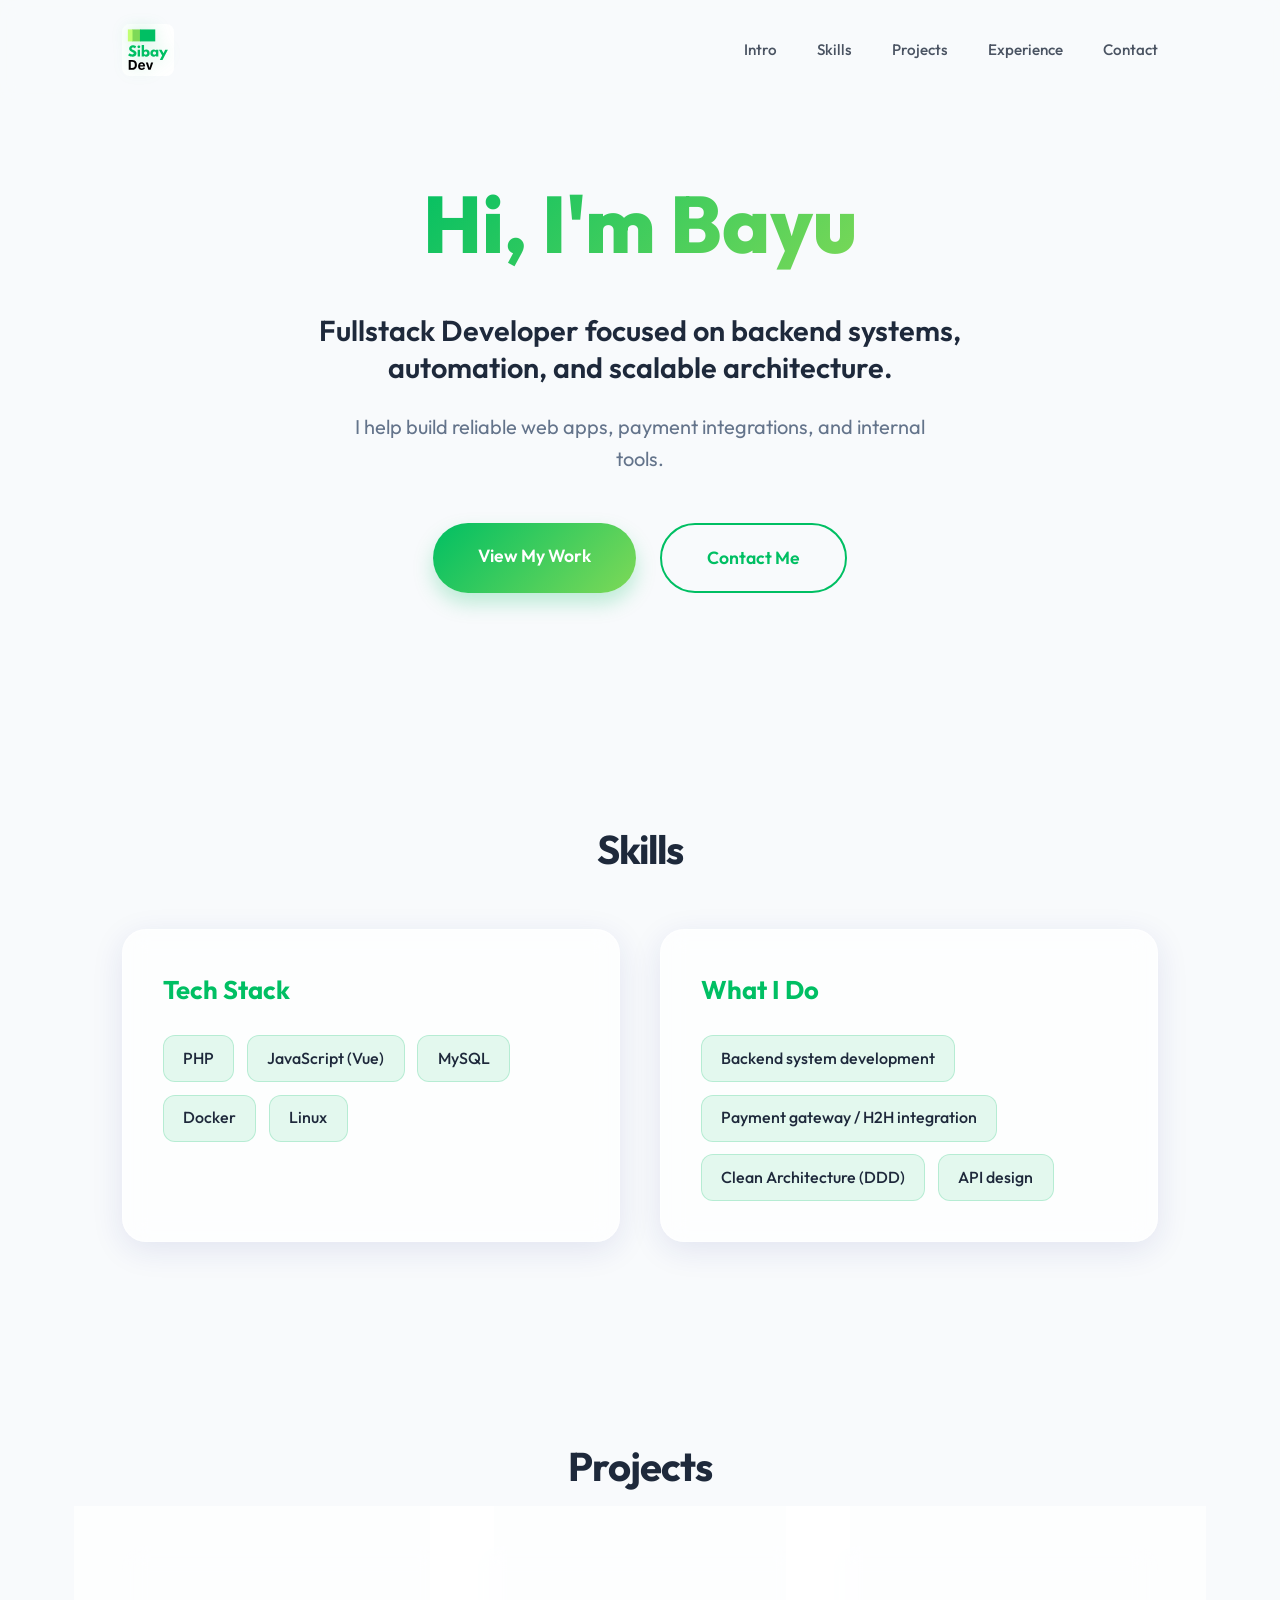
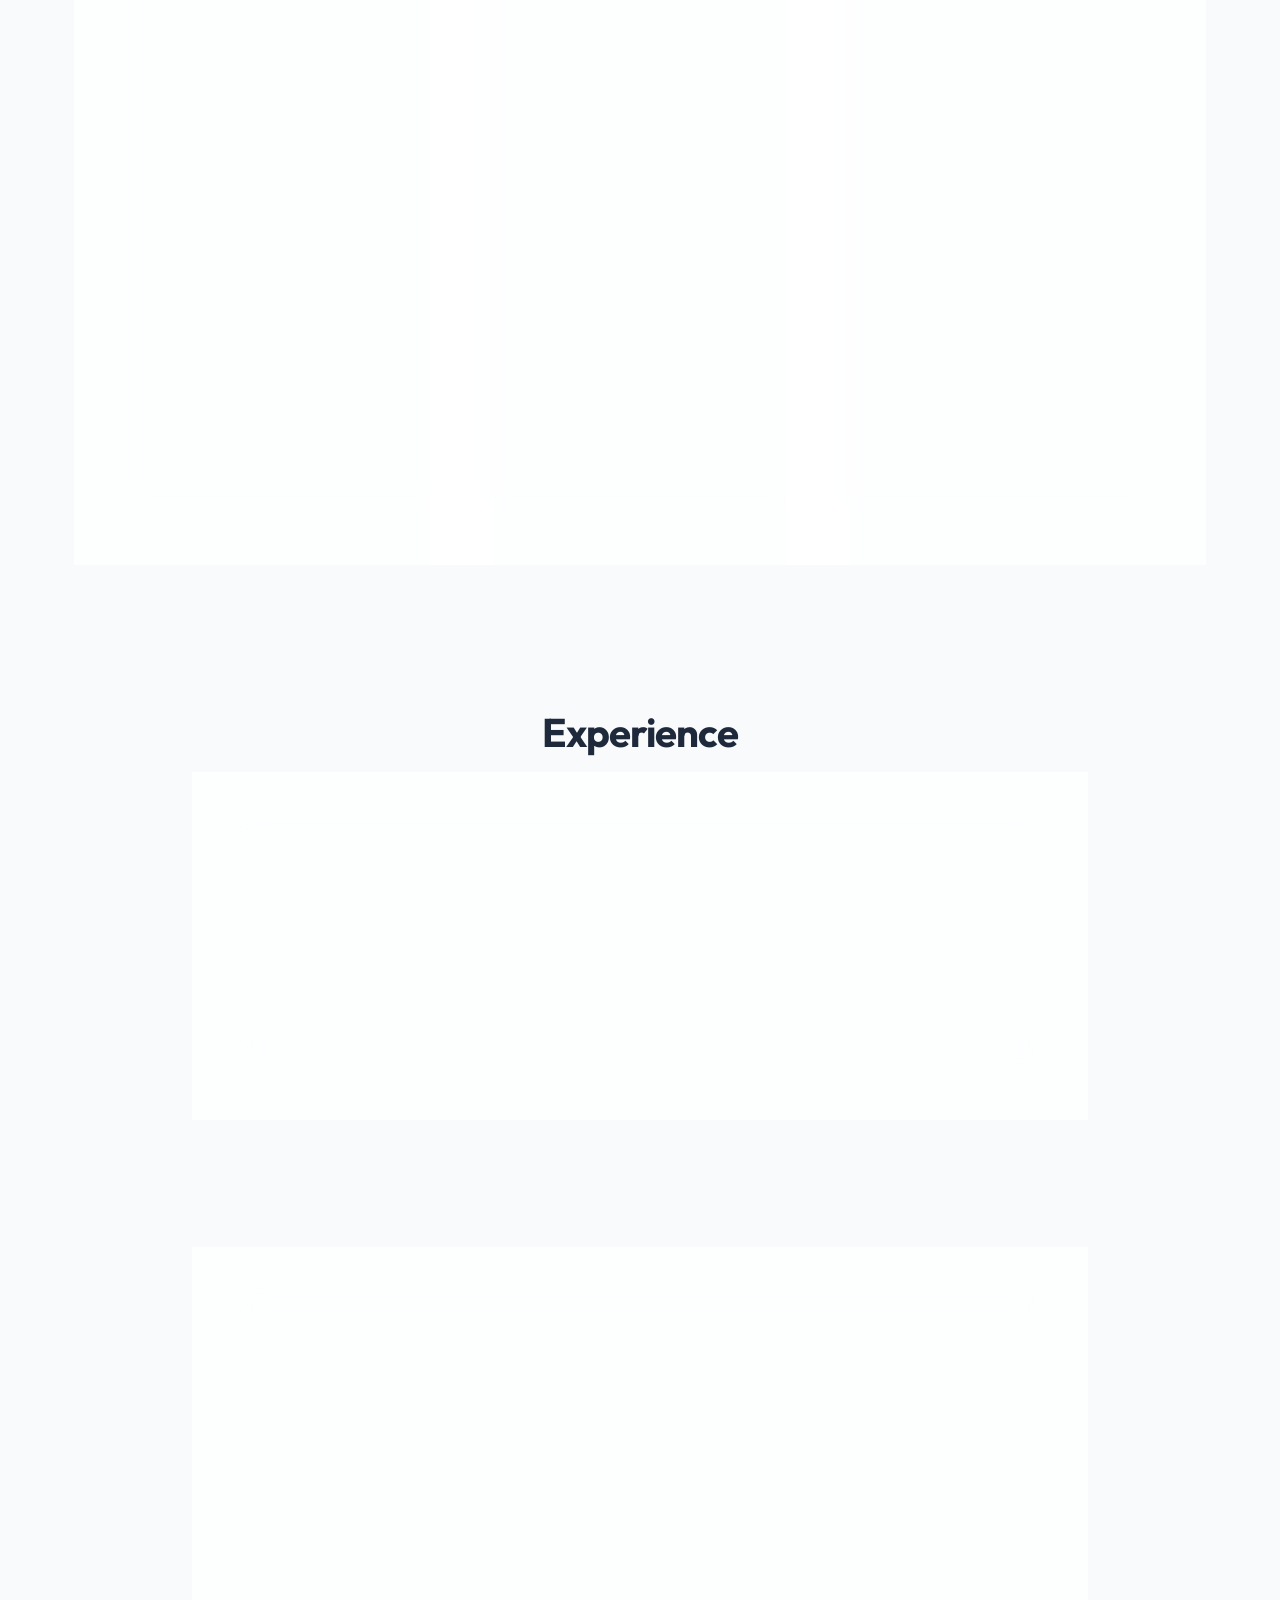
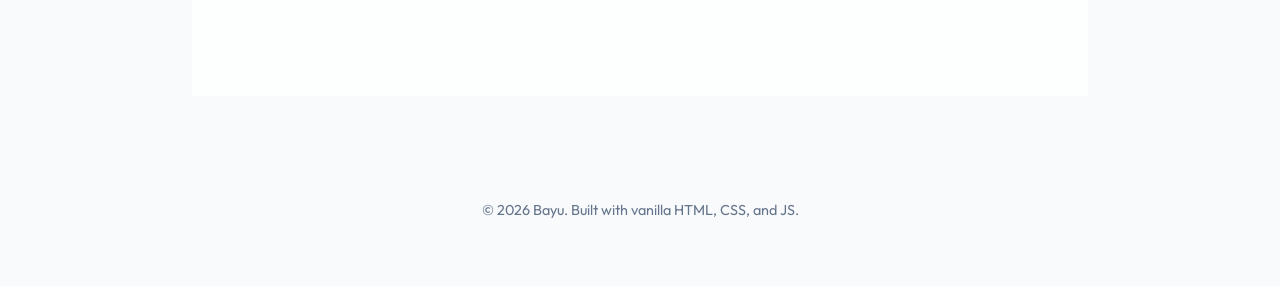
==== curiculum-vitae/index.html @ b6ef3e0c "add prototype cv" ====
<!DOCTYPE html>
<html lang="en">
<head>
    <meta charset="UTF-8">
    <meta name="viewport" content="width=device-width, initial-scale=1.0">
    <meta name="description" content="Bayu - Fullstack Developer specializing in backend systems, automation, and scalable architecture.">
    <title>Bayu | Fullstack Developer Portfolio</title>
    <!-- Favicon -->
    <link rel="icon" type="image/svg+xml" href="logo.svg">
    <!-- Modern Typography -->
    <link rel="preconnect" href="https://fonts.googleapis.com">
    <link rel="preconnect" href="https://fonts.gstatic.com" crossorigin>
    <link href="https://fonts.googleapis.com/css2?family=Outfit:wght@300;400;600;700&display=swap" rel="stylesheet">
    <!-- Main Stylesheet -->
    <link rel="stylesheet" href="style.css">
</head>
<body>
    <!-- Navigation -->
    <nav id="navbar">
        <div class="container nav-content">
            <div class="logo">
                <img src="logo.svg" alt="Bayu Logo" class="logo-img">
            </div>
            <ul class="nav-links">
                <li><a href="#hero">Intro</a></li>
                <li><a href="#skills">Skills</a></li>
                <li><a href="#projects">Projects</a></li>
                <li><a href="#experience">Experience</a></li>
                <li><a href="#contact">Contact</a></li>
            </ul>
        </div>
    </nav>

    <!-- Hero Section -->
    <header id="hero" class="section reveal">
        <div class="container hero-content">
            <h1 class="gradient-text">Hi, I'm Bayu</h1>
            <p class="subtitle">Fullstack Developer focused on backend systems, automation, and scalable architecture.</p>
            <p class="description">I help build reliable web apps, payment integrations, and internal tools.</p>
            <div class="cta-buttons">
                <a href="#projects" class="btn btn-primary">View My Work</a>
                <a href="#contact" class="btn btn-secondary">Contact Me</a>
            </div>
        </div>
    </header>

    <!-- Skills Section -->
    <section id="skills" class="section reveal">
        <div class="container">
            <h2 class="section-title">Skills</h2>
            <div class="skills-grid">
                <div class="skill-card glass">
                    <h3>Tech Stack</h3>
                    <ul class="skill-list">
                        <li><span>PHP</span></li>
                        <li><span>JavaScript (Vue)</span></li>
                        <li><span>MySQL</span></li>
                        <li><span>Docker</span></li>
                        <li><span>Linux</span></li>
                    </ul>
                </div>
                <div class="skill-card glass">
                    <h3>What I Do</h3>
                    <ul class="skill-list">
                        <li><span>Backend system development</span></li>
                        <li><span>Payment gateway / H2H integration</span></li>
                        <li><span>Clean Architecture (DDD)</span></li>
                        <li><span>API design</span></li>
                    </ul>
                </div>
            </div>
        </div>
    </section>

    <!-- Projects Section -->
    <section id="projects" class="section reveal">
        <div class="container">
            <h2 class="section-title">Projects</h2>
            <div class="projects-grid">
                <!-- Project 1 -->
                <div class="project-card glass hover-lift">
                    <div class="project-header">
                        <span class="icon">💳</span>
                        <h3>Payment H2H Integration System</h3>
                    </div>
                    <p>Built a backend system that connects to bank APIs and automatically validates payments.</p>
                    <ul class="project-details">
                        <li>Designed using Clean Architecture (DDD)</li>
                        <li>Handles real-time transaction updates</li>
                        <li>Focused on reliability and maintainability</li>
                    </ul>
                    <div class="tech-tags">
                        <span>PHP</span>
                        <span>REST API</span>
                        <span>MySQL</span>
                    </div>
                </div>

                <!-- Project 2 -->
                <div class="project-card glass hover-lift">
                    <div class="project-header">
                        <span class="icon">🎤</span>
                        <h3>Real-time Speech-to-Text</h3>
                    </div>
                    <p>Created a real-time transcription system using AI (faster-whisper + VAD) specifically for Bahasa Indonesia.</p>
                    <ul class="project-details">
                        <li>Solved voice detection issues</li>
                        <li>Optimized for continuous streaming input</li>
                    </ul>
                    <div class="tech-tags">
                        <span>Python</span>
                        <span>AI</span>
                        <span>Whisper</span>
                    </div>
                </div>

                <!-- Project 3 -->
                <div class="project-card glass hover-lift">
                    <div class="project-header">
                        <span class="icon">📊</span>
                        <h3>Student Attendance & Permission App</h3>
                    </div>
                    <p>System to track late students and manage absence permissions.</p>
                    <ul class="project-details">
                        <li>Includes task assignment for absent students</li>
                        <li>Designed flexible data structure</li>
                    </ul>
                    <div class="tech-tags">
                        <span>PHP</span>
                        <span>JavaScript</span>
                    </div>
                </div>
            </div>
        </div>
    </section>

    <!-- Experience Section -->
    <section id="experience" class="section reveal">
        <div class="container">
            <h2 class="section-title">Experience</h2>
            <div class="experience-timeline">
                <div class="timeline-item glass">
                    <div class="timeline-content">
                        <div class="timeline-header">
                            <h3>Software Developer</h3>
                            <span class="company">[Company Name]</span>
                        </div>
                        <ul class="experience-list">
                            <li>Built internal tools and backend systems</li>
                            <li>Worked on API integrations and automation</li>
                            <li>Improved system reliability and deployment workflow</li>
                        </ul>
                    </div>
                </div>
            </div>
        </div>
    </section>

    <!-- Contact Section -->
    <section id="contact" class="section reveal">
        <div class="container contact-container glass">
            <h2 class="section-title">Get in Touch</h2>
            <p>Available for freelance projects. Let's build something scalable together.</p>
            <div class="contact-links">
                <a href="mailto:fanani707@gmail.com" class="contact-link">
                    <span class="icon">📧</span> fanani707@gmail.com
                </a>
                <a href="https://github.com/bayufanani" target="_blank" class="contact-link">
                    <span class="icon">🔗</span> github.com/bayufanani
                </a>
            </div>
        </div>
    </section>

    <footer class="footer">
        <div class="container">
            <p>&copy; 2026 Bayu. Built with vanilla HTML, CSS, and JS.</p>
        </div>
    </footer>

    <!-- Main JavaScript -->
    <script src="script.js"></script>
</body>
</html>
---- curiculum-vitae/style.css ----
/* 
    Modern, Premium CV Styling
    Featuring: Theme detection, Glassmorphism, and Fluid Typography
*/

:root {
    /* Font family */
    --font-main: 'Outfit', -apple-system, BlinkMacSystemFont, 'Segoe UI', Roboto, Helvetica, Arial, sans-serif;

    /* Default spacing */
    --padding-container: 2rem;
    --section-spacing: 6rem;

    /* Transitions */
    --transition: all 0.3s cubic-bezier(0.4, 0, 0.2, 1);

    /* Accent Colors (Based on Logo SVG) */
    --accent: #00bf63;
    --accent-hover: #00a455;
    --accent-gradient: linear-gradient(135deg, #00bf63 0%, #7ed957 100%);
}

/* Light Mode (Default/Fallback) */
:root {
    --bg-color: #f8fafc;
    --text-color: #1e293b;
    --text-muted: #64748b;
    --card-bg: rgba(255, 255, 255, 0.7);
    --card-border: rgba(255, 255, 255, 0.5);
    --nav-bg: rgba(248, 250, 252, 0.8);
    --glass-shadow: 0 8px 32px 0 rgba(31, 38, 135, 0.1);
}

/* Dark Mode Preference */
@media (prefers-color-scheme: dark) {
    :root {
        --bg-color: #0c0c0e;
        --text-color: #f1f5f9;
        --text-muted: #94a3b8;
        --card-bg: rgba(30, 41, 59, 0.4);
        --card-border: rgba(255, 255, 255, 0.08);
        --nav-bg: rgba(12, 12, 14, 0.8);
        --glass-shadow: 0 8px 32px 0 rgba(0, 0, 0, 0.4);
    }
}

/* Base Body Styles */
* {
    box-sizing: border-box;
    margin: 0;
    padding: 0;
}

html {
    scroll-behavior: smooth;
    font-size: 16px;
}

body {
    background-color: var(--bg-color);
    color: var(--text-color);
    font-family: var(--font-main);
    line-height: 1.6;
    overflow-x: hidden;
    transition: background-color 0.5s ease;
}

.container {
    max-width: 1100px;
    margin: 0 auto;
    padding: 0 var(--padding-container);
}

/* Gradient Text */
.gradient-text {
    background: var(--accent-gradient);
    -webkit-background-clip: text;
    background-clip: text;
    -webkit-text-fill-color: transparent;
    display: inline-block;
}

/* Glassmorphism Common Class */
.glass {
    background: var(--card-bg);
    backdrop-filter: blur(12px);
    -webkit-backdrop-filter: blur(12px);
    border: 1px solid var(--card-border);
    border-radius: 1.5rem;
    box-shadow: var(--glass-shadow);
}

/* Navigation */
#navbar {
    position: fixed;
    top: 0;
    width: 100%;
    z-index: 1000;
    padding: 1.5rem 0;
    background: var(--nav-bg);
    backdrop-filter: blur(10px);
    transition: var(--transition);
}

.nav-content {
    display: flex;
    justify-content: space-between;
    align-items: center;
}

.logo {
    display: flex;
    align-items: center;
    background: white;
    border-radius: 8px;
    padding: 2px;
}

.logo-img {
    height: 48px;
    width: auto;
    filter: drop-shadow(0 0 8px rgba(0, 191, 99, 0.2));
}

.nav-links {
    display: flex;
    gap: 2.5rem;
    list-style: none;
}

.nav-links a {
    text-decoration: none;
    color: var(--text-color);
    font-weight: 500;
    font-size: 0.95rem;
    transition: var(--transition);
    opacity: 0.8;
}

.nav-links a:hover {
    color: var(--accent);
    opacity: 1;
}

/* Sections */
.section {
    padding: var(--section-spacing) 0;
    min-height: auto;
}

.section-title {
    font-size: 2.5rem;
    font-weight: 700;
    margin-bottom: 3rem;
    text-align: center;
    letter-spacing: -1px;
}

/* Hero Section */
#hero {
    padding-top: 10rem;
    padding-bottom: 8rem;
    text-align: center;
}

#hero h1 {
    font-size: clamp(3rem, 8vw, 5rem);
    font-weight: 800;
    margin-bottom: 1.5rem;
}

#hero .subtitle {
    font-size: clamp(1.2rem, 3vw, 1.8rem);
    color: var(--text-color);
    max-width: 800px;
    margin: 0 auto 1.5rem;
    font-weight: 600;
    line-height: 1.3;
}

#hero .description {
    font-size: 1.25rem;
    color: var(--text-muted);
    max-width: 600px;
    margin: 0 auto 3rem;
    font-weight: 400;
}

/* Buttons */
.cta-buttons {
    display: flex;
    gap: 1.5rem;
    justify-content: center;
}

.btn {
    padding: 1.2rem 2.8rem;
    border-radius: 50px;
    text-decoration: none;
    font-weight: 600;
    font-size: 1.1rem;
    transition: var(--transition);
    display: inline-block;
}

.btn-primary {
    background: var(--accent-gradient);
    color: #fff;
    box-shadow: 0 10px 20px rgba(0, 191, 99, 0.25);
}

.btn-primary:hover {
    transform: translateY(-5px);
    box-shadow: 0 15px 30px rgba(0, 191, 99, 0.35);
}

.btn-secondary {
    border: 2px solid var(--accent);
    color: var(--accent);
}

.btn-secondary:hover {
    background: var(--accent);
    color: white;
}

/* Skills Grid */
.skills-grid {
    display: grid;
    grid-template-columns: repeat(auto-fit, minmax(300px, 1fr));
    gap: 2.5rem;
}

.skill-card {
    padding: 2.5rem;
}

.skill-card h3 {
    font-size: 1.6rem;
    margin-bottom: 1.5rem;
    color: var(--accent);
}

.skill-list {
    list-style: none;
    display: flex;
    flex-wrap: wrap;
    gap: 0.8rem;
}

.skill-list li {
    background: rgba(0, 191, 99, 0.1);
    border: 1px solid rgba(0, 191, 99, 0.2);
    padding: 0.6rem 1.2rem;
    border-radius: 12px;
    font-weight: 500;
    transition: var(--transition);
}

.skill-list li:hover {
    background: var(--accent);
    color: white;
}

/* Projects */
.projects-grid {
    display: grid;
    grid-template-columns: repeat(auto-fit, minmax(320px, 1fr));
    gap: 2rem;
}

.project-card {
    padding: 2.5rem;
    display: flex;
    flex-direction: column;
}

.project-header {
    display: flex;
    align-items: center;
    gap: 1rem;
    margin-bottom: 1rem;
}

.project-header .icon {
    font-size: 2rem;
}

.project-header h3 {
    font-size: 1.35rem;
    font-weight: 700;
}

.project-card p {
    color: var(--text-muted);
    margin-bottom: 1.5rem;
    flex-grow: 1;
}

.project-details {
    margin-bottom: 2rem;
    padding-left: 1.5rem;
    list-style: square;
    color: var(--text-muted);
    font-size: 0.95rem;
}

.project-details li {
    margin-bottom: 0.5rem;
}

.tech-tags {
    display: flex;
    flex-wrap: wrap;
    gap: 0.5rem;
}

.tech-tags span {
    font-size: 0.8rem;
    text-transform: uppercase;
    font-weight: 700;
    letter-spacing: 0.5px;
    padding: 0.3rem 0.8rem;
    background: rgba(255, 255, 255, 0.05);
    border: 1px solid var(--card-border);
    border-radius: 6px;
    color: var(--text-muted);
}

/* Hover Lift Effect */
.hover-lift {
    transition: var(--transition);
}

.hover-lift:hover {
    transform: translateY(-10px);
    border-color: var(--accent);
}

/* Experience */
.experience-timeline {
    max-width: 800px;
    margin: 0 auto;
}

.timeline-item {
    padding: 2.5rem;
    margin-bottom: 2rem;
}

.timeline-header {
    display: flex;
    justify-content: space-between;
    align-items: center;
    margin-bottom: 1rem;
    flex-wrap: wrap;
    gap: 0.5rem;
}

.timeline-header h3 {
    font-size: 1.5rem;
    color: var(--text-color);
}

.timeline-header .company {
    background: var(--accent-gradient);
    -webkit-background-clip: text;
    background-clip: text;
    -webkit-text-fill-color: transparent;
    font-weight: 700;
}

.experience-list {
    padding-left: 1.5rem;
    color: var(--text-muted);
}

.experience-list li {
    margin-bottom: 0.8rem;
}

/* Contact */
.contact-container {
    padding: 4rem;
    text-align: center;
    max-width: 800px;
}

.contact-container p {
    font-size: 1.3rem;
    margin-bottom: 3rem;
    color: var(--text-muted);
}

.contact-links {
    display: flex;
    justify-content: center;
    gap: 3rem;
    flex-wrap: wrap;
}

.contact-link {
    text-decoration: none;
    color: var(--text-color);
    font-size: 1.1rem;
    font-weight: 600;
    display: flex;
    align-items: center;
    gap: 0.8rem;
    transition: var(--transition);
}

.contact-link:hover {
    color: var(--accent);
    transform: scale(1.05);
}

/* Footer */
.footer {
    padding: 4rem 0;
    text-align: center;
}

.footer p {
    color: var(--text-muted);
    font-size: 0.9rem;
}

/* Reveal Animation */
.reveal {
    opacity: 0;
    transform: translateY(50px);
    transition: opacity 0.8s ease-out, transform 0.8s ease-out;
}

.reveal.active {
    opacity: 1;
    transform: translateY(0);
}

/* Responsive adjustments */
@media (max-width: 768px) {
    :root {
        --section-spacing: 4rem;
    }

    .nav-links {
        display: none;
        /* Hide nav links on mobile for simplicity in pure CSS approach */
    }

    #hero {
        padding-top: 8rem;
    }

    .contact-container {
        padding: 2rem;
    }

    .contact-links {
        flex-direction: column;
        gap: 1.5rem;
    }
}
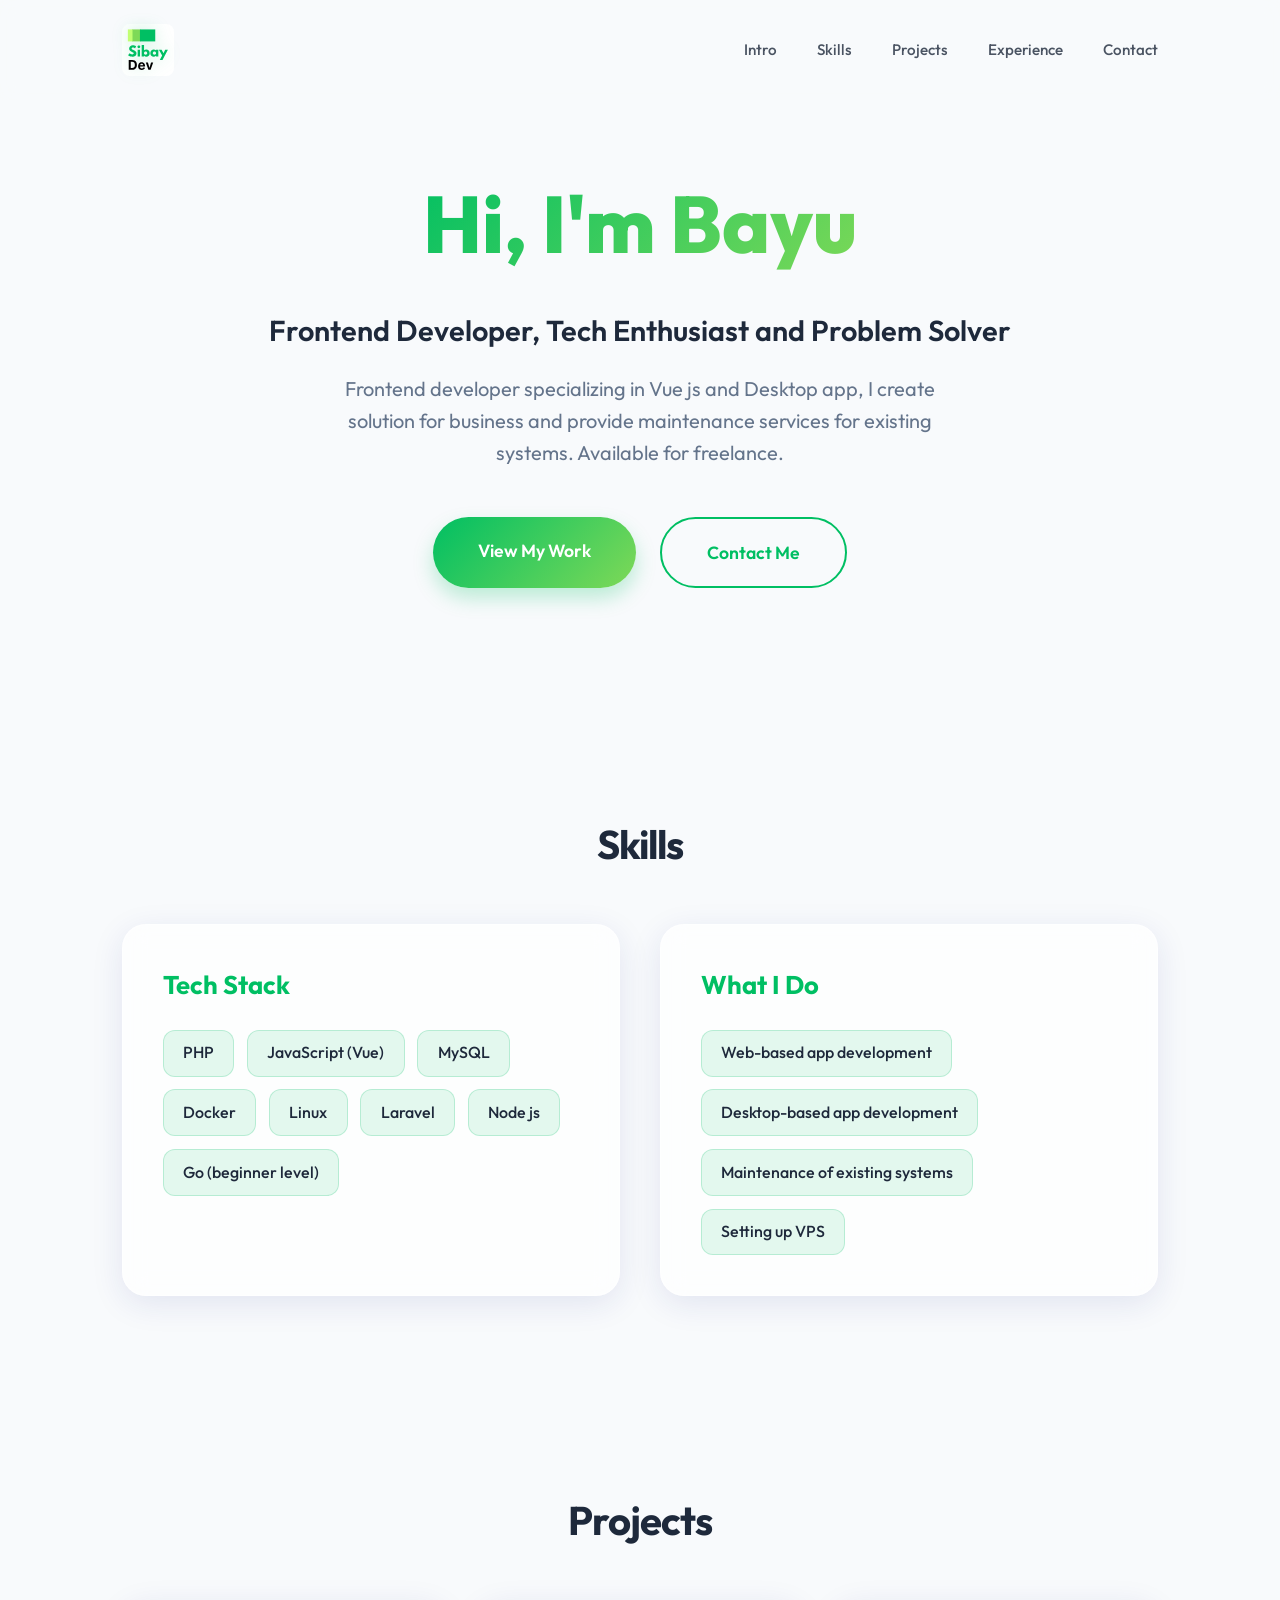
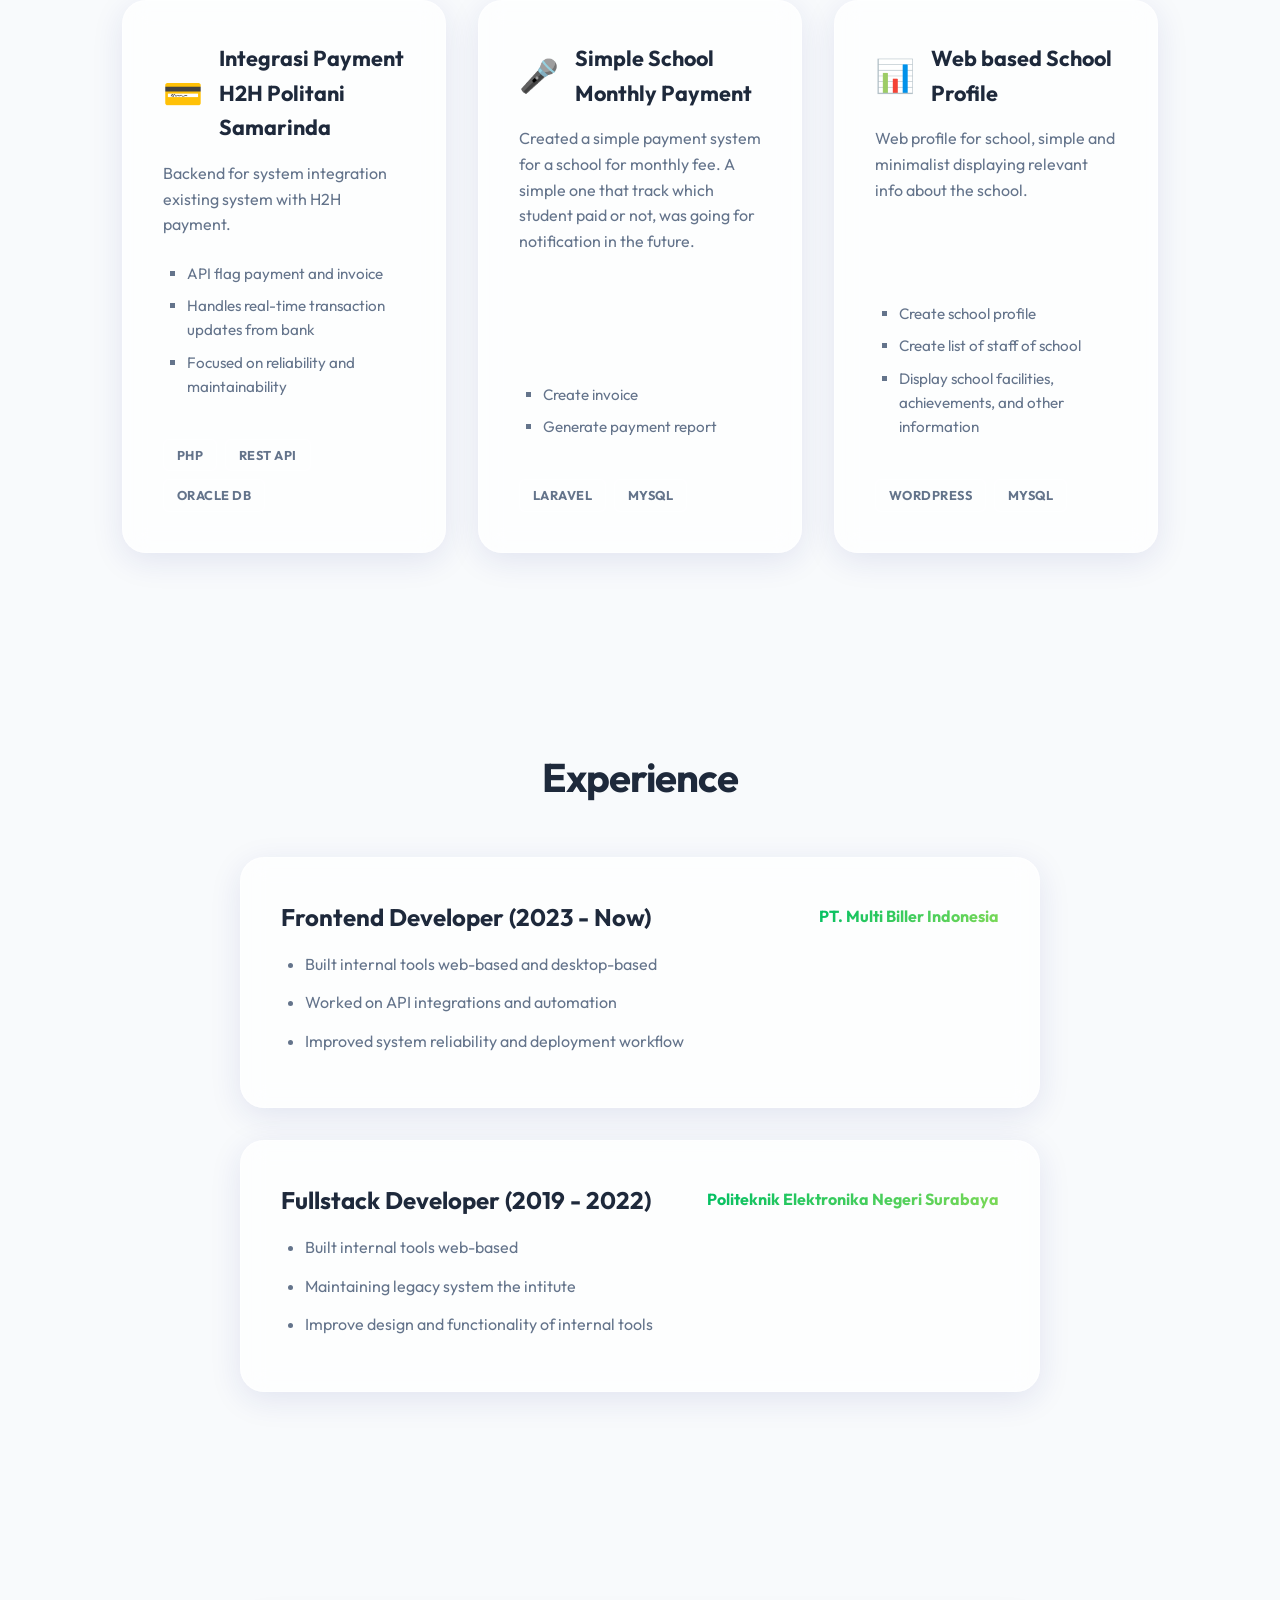
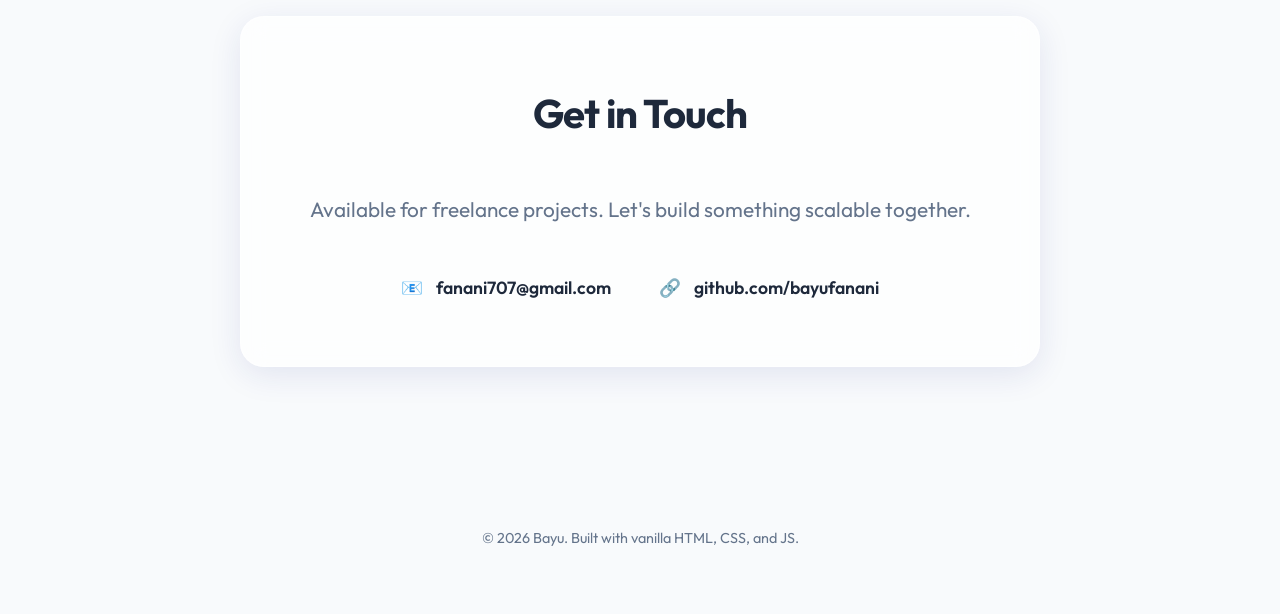
==== commit afc183e9: "update cv" ====
--- a/curiculum-vitae/index.html
+++ b/curiculum-vitae/index.html
@@ -1,25 +1,24 @@
 <!DOCTYPE html>
 <html lang="en">
+
 <head>
     <meta charset="UTF-8">
     <meta name="viewport" content="width=device-width, initial-scale=1.0">
-    <meta name="description" content="Bayu - Fullstack Developer specializing in backend systems, automation, and scalable architecture.">
+    <meta name="description" content="Bayu - Fullstack Developer">
     <title>Bayu | Fullstack Developer Portfolio</title>
-    <!-- Favicon -->
     <link rel="icon" type="image/svg+xml" href="logo.svg">
-    <!-- Modern Typography -->
     <link rel="preconnect" href="https://fonts.googleapis.com">
     <link rel="preconnect" href="https://fonts.gstatic.com" crossorigin>
     <link href="https://fonts.googleapis.com/css2?family=Outfit:wght@300;400;600;700&display=swap" rel="stylesheet">
-    <!-- Main Stylesheet -->
     <link rel="stylesheet" href="style.css">
 </head>
+
 <body>
     <!-- Navigation -->
     <nav id="navbar">
         <div class="container nav-content">
             <div class="logo">
-                <img src="logo.svg" alt="Bayu Logo" class="logo-img">
+                <img src="logo.svg" alt="Sibaydev Logo" class="logo-img">
             </div>
             <ul class="nav-links">
                 <li><a href="#hero">Intro</a></li>
@@ -31,12 +30,16 @@
         </div>
     </nav>
 
-    <!-- Hero Section -->
+    <!-- Hero -->
     <header id="hero" class="section reveal">
         <div class="container hero-content">
             <h1 class="gradient-text">Hi, I'm Bayu</h1>
-            <p class="subtitle">Fullstack Developer focused on backend systems, automation, and scalable architecture.</p>
-            <p class="description">I help build reliable web apps, payment integrations, and internal tools.</p>
+            <p class="subtitle">
+                Frontend Developer, Tech Enthusiast and Problem Solver
+            </p>
+            <p class="description">Frontend developer specializing in Vue js and Desktop app, I
+                create solution for business and provide maintenance services for existing systems. Available for
+                freelance.</p>
             <div class="cta-buttons">
                 <a href="#projects" class="btn btn-primary">View My Work</a>
                 <a href="#contact" class="btn btn-secondary">Contact Me</a>
@@ -44,7 +47,7 @@
         </div>
     </header>
 
-    <!-- Skills Section -->
+    <!-- Skillz -->
     <section id="skills" class="section reveal">
         <div class="container">
             <h2 class="section-title">Skills</h2>
@@ -57,84 +60,85 @@
                         <li><span>MySQL</span></li>
                         <li><span>Docker</span></li>
                         <li><span>Linux</span></li>
+                        <li><span>Laravel</span></li>
+                        <li><span>Node js</span></li>
+                        <li><span>Go (beginner level)</span></li>
                     </ul>
                 </div>
                 <div class="skill-card glass">
                     <h3>What I Do</h3>
                     <ul class="skill-list">
-                        <li><span>Backend system development</span></li>
-                        <li><span>Payment gateway / H2H integration</span></li>
-                        <li><span>Clean Architecture (DDD)</span></li>
-                        <li><span>API design</span></li>
-                    </ul>
-                </div>
-            </div>
-        </div>
-    </section>
-
-    <!-- Projects Section -->
+                        <li><span>Web-based app development</span></li>
+                        <li><span>Desktop-based app development</span></li>
+                        <li><span>Maintenance of existing systems</span></li>
+                        <li><span>Setting up VPS</span></li>
+                    </ul>
+                </div>
+            </div>
+        </div>
+    </section>
+
+    <!-- Projects -->
     <section id="projects" class="section reveal">
         <div class="container">
             <h2 class="section-title">Projects</h2>
             <div class="projects-grid">
-                <!-- Project 1 -->
                 <div class="project-card glass hover-lift">
                     <div class="project-header">
                         <span class="icon">💳</span>
-                        <h3>Payment H2H Integration System</h3>
-                    </div>
-                    <p>Built a backend system that connects to bank APIs and automatically validates payments.</p>
+                        <h3>Integrasi Payment H2H Politani Samarinda</h3>
+                    </div>
+                    <p>Backend for system integration existing system with H2H payment.</p>
                     <ul class="project-details">
-                        <li>Designed using Clean Architecture (DDD)</li>
-                        <li>Handles real-time transaction updates</li>
+                        <li>API flag payment and invoice</li>
+                        <li>Handles real-time transaction updates from bank</li>
                         <li>Focused on reliability and maintainability</li>
                     </ul>
                     <div class="tech-tags">
                         <span>PHP</span>
                         <span>REST API</span>
-                        <span>MySQL</span>
-                    </div>
-                </div>
-
-                <!-- Project 2 -->
+                        <span>Oracle DB</span>
+                    </div>
+                </div>
+
                 <div class="project-card glass hover-lift">
                     <div class="project-header">
                         <span class="icon">🎤</span>
-                        <h3>Real-time Speech-to-Text</h3>
-                    </div>
-                    <p>Created a real-time transcription system using AI (faster-whisper + VAD) specifically for Bahasa Indonesia.</p>
+                        <h3>Simple School Monthly Payment</h3>
+                    </div>
+                    <p>Created a simple payment system for a school for monthly fee. A simple one that track which
+                        student paid or not, was going for notification in the future.</p>
                     <ul class="project-details">
-                        <li>Solved voice detection issues</li>
-                        <li>Optimized for continuous streaming input</li>
+                        <li>Create invoice</li>
+                        <li>Generate payment report</li>
                     </ul>
                     <div class="tech-tags">
-                        <span>Python</span>
-                        <span>AI</span>
-                        <span>Whisper</span>
-                    </div>
-                </div>
-
-                <!-- Project 3 -->
+                        <span>Laravel</span>
+                        <span>MySQL</span>
+                    </div>
+                </div>
+
                 <div class="project-card glass hover-lift">
                     <div class="project-header">
                         <span class="icon">📊</span>
-                        <h3>Student Attendance & Permission App</h3>
-                    </div>
-                    <p>System to track late students and manage absence permissions.</p>
+                        <h3>Web based School Profile</h3>
+                    </div>
+                    <p>Web profile for school, simple and minimalist displaying relevant info about the school.</p>
                     <ul class="project-details">
-                        <li>Includes task assignment for absent students</li>
-                        <li>Designed flexible data structure</li>
+                        <li>Create school profile</li>
+                        <li>Create list of staff of school</li>
+                        <li>Display school facilities, achievements, and other information</li>
                     </ul>
                     <div class="tech-tags">
-                        <span>PHP</span>
-                        <span>JavaScript</span>
-                    </div>
-                </div>
-            </div>
-        </div>
-    </section>
-
-    <!-- Experience Section -->
+                        <span>Wordpress</span>
+                        <span>MySQL</span>
+                    </div>
+                </div>
+            </div>
+        </div>
+    </section>
+
+    <!-- Experience -->
     <section id="experience" class="section reveal">
         <div class="container">
             <h2 class="section-title">Experience</h2>
@@ -142,21 +146,34 @@
                 <div class="timeline-item glass">
                     <div class="timeline-content">
                         <div class="timeline-header">
-                            <h3>Software Developer</h3>
-                            <span class="company">[Company Name]</span>
+                            <h3>Frontend Developer (2023 - Now)</h3>
+                            <span class="company">PT. Multi Biller Indonesia</span>
                         </div>
                         <ul class="experience-list">
-                            <li>Built internal tools and backend systems</li>
+                            <li>Built internal tools web-based and desktop-based</li>
                             <li>Worked on API integrations and automation</li>
                             <li>Improved system reliability and deployment workflow</li>
                         </ul>
                     </div>
                 </div>
-            </div>
-        </div>
-    </section>
-
-    <!-- Contact Section -->
+                <div class="timeline-item glass">
+                    <div class="timeline-content">
+                        <div class="timeline-header">
+                            <h3>Fullstack Developer (2019 - 2022)</h3>
+                            <span class="company">Politeknik Elektronika Negeri Surabaya</span>
+                        </div>
+                        <ul class="experience-list">
+                            <li>Built internal tools web-based</li>
+                            <li>Maintaining legacy system the intitute</li>
+                            <li>Improve design and functionality of internal tools</li>
+                        </ul>
+                    </div>
+                </div>
+            </div>
+        </div>
+    </section>
+
+    <!-- Contact -->
     <section id="contact" class="section reveal">
         <div class="container contact-container glass">
             <h2 class="section-title">Get in Touch</h2>
@@ -178,7 +195,7 @@
         </div>
     </footer>
 
-    <!-- Main JavaScript -->
     <script src="script.js"></script>
 </body>
-</html>
+
+</html>
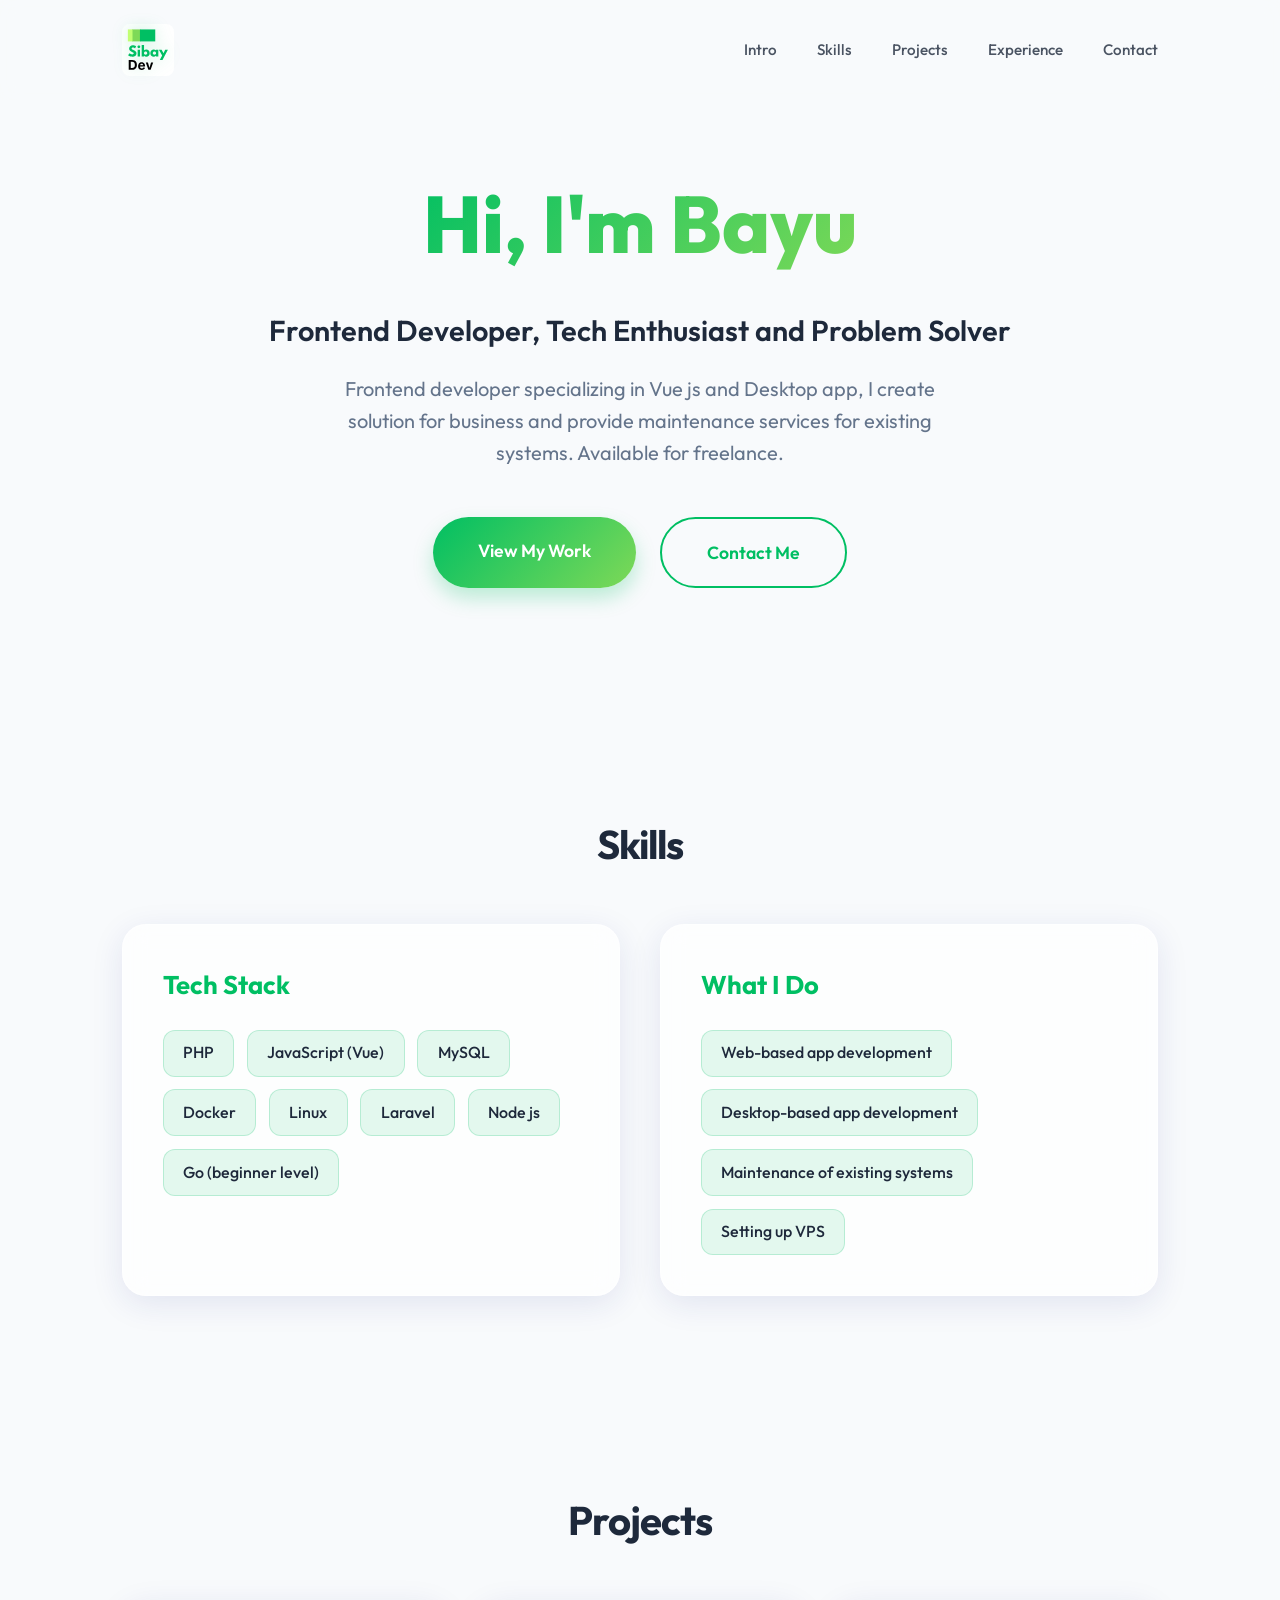
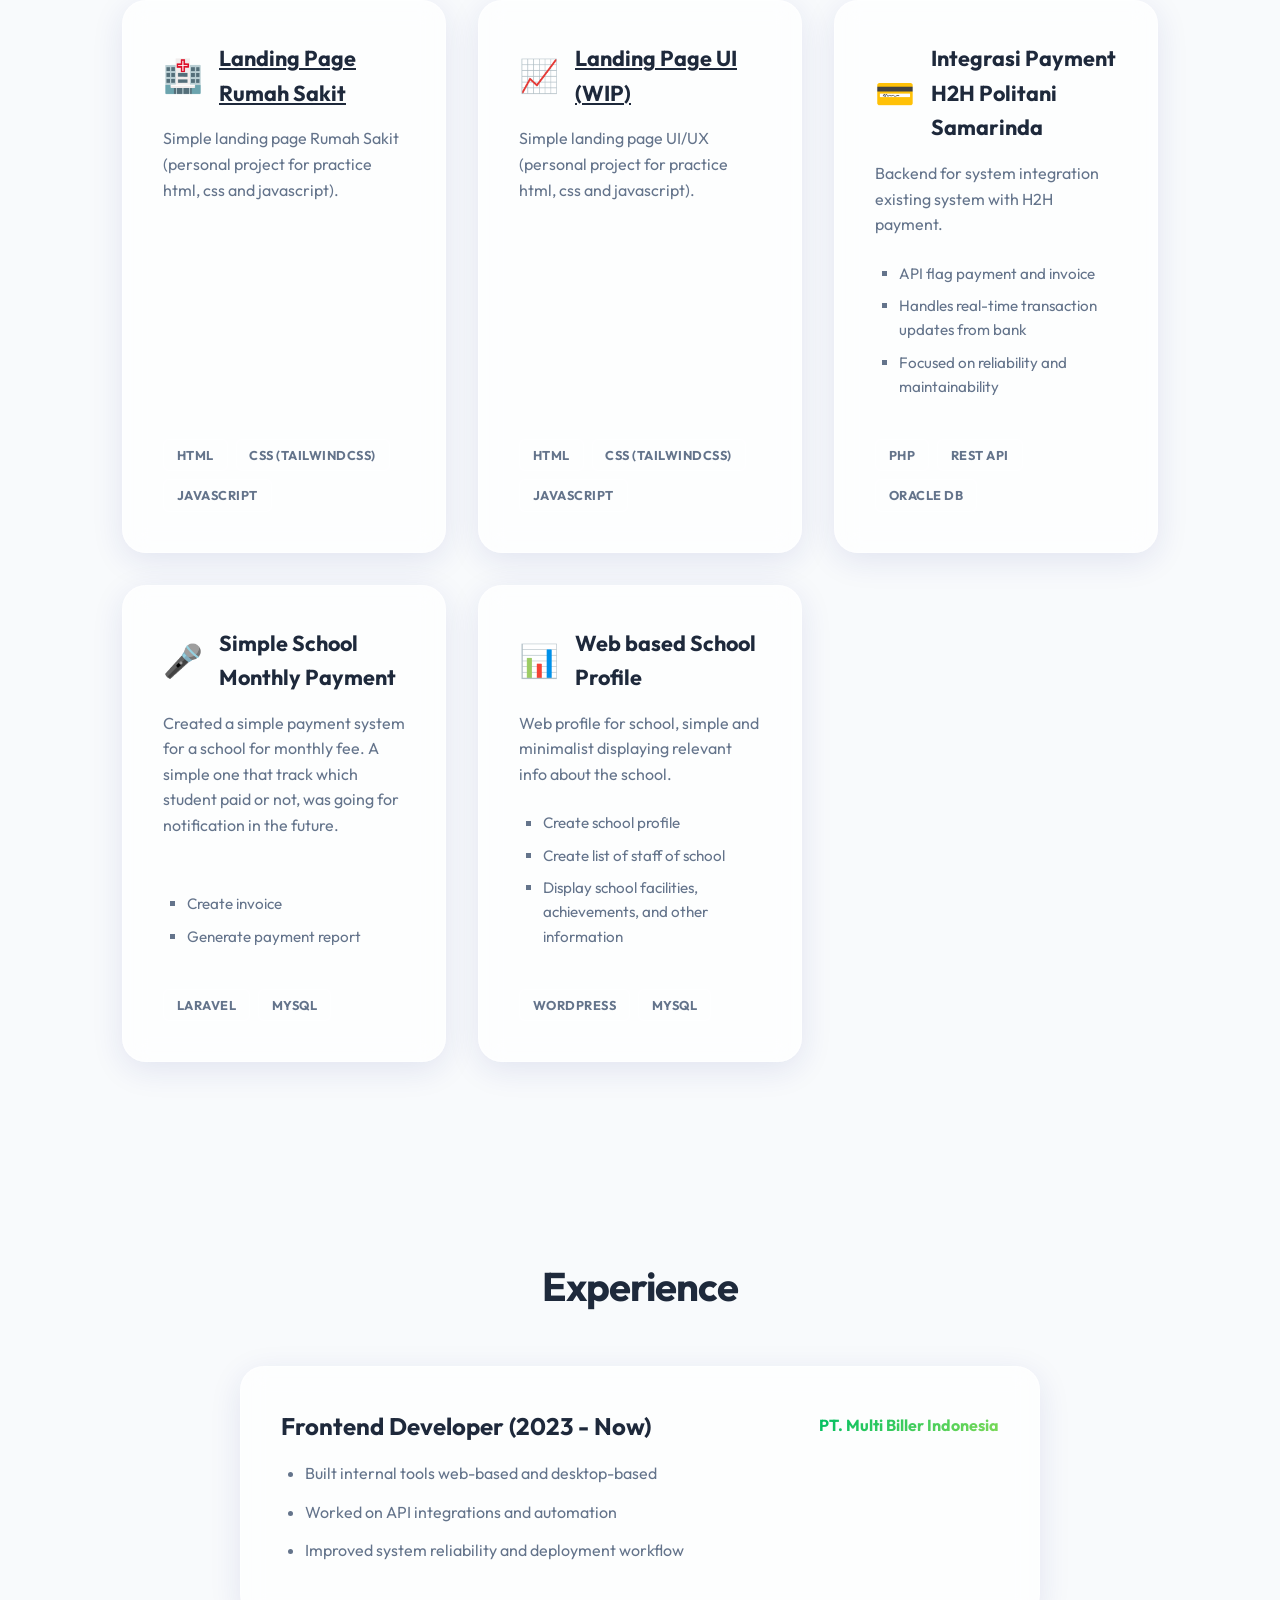
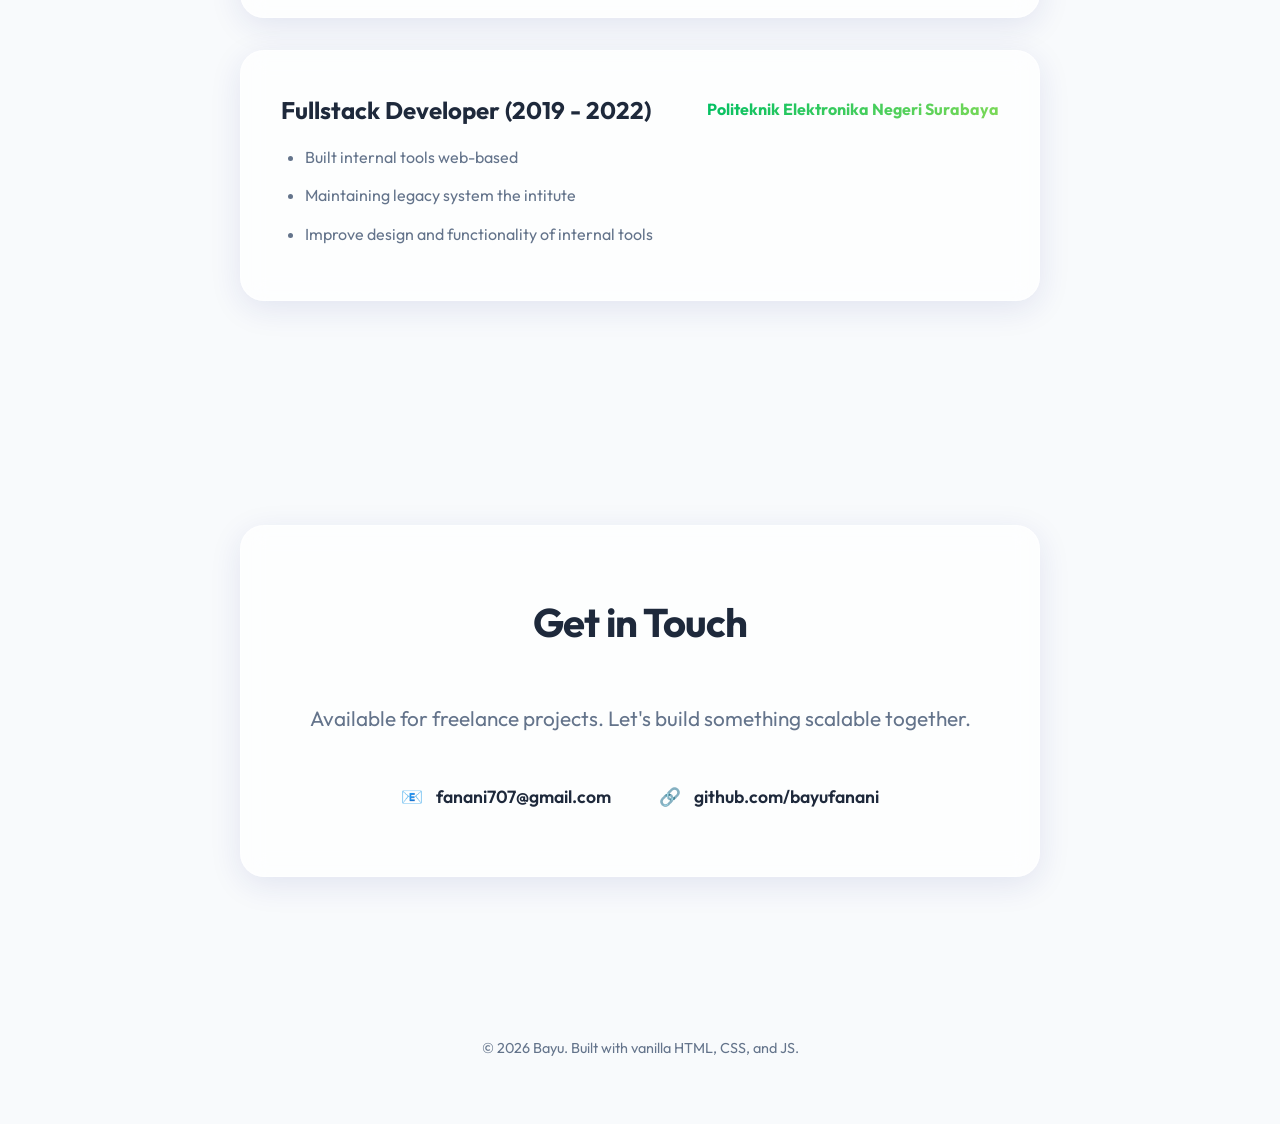
==== commit 809d5a77: "update projects" ====
--- a/curiculum-vitae/index.html
+++ b/curiculum-vitae/index.html
@@ -85,6 +85,31 @@
             <div class="projects-grid">
                 <div class="project-card glass hover-lift">
                     <div class="project-header">
+                        <span class="icon">🏥</span>
+                        <h3><a href="../rs-landing">Landing Page Rumah Sakit</a></h3>
+                    </div>
+                    <p>Simple landing page Rumah Sakit (personal project for practice html, css and javascript).</p>
+                    <div class="tech-tags">
+                        <span>HTML</span>
+                        <span>CSS (tailwindcss)</span>
+                        <span>JavaScript</span>
+                    </div>
+                </div>
+                <div class="project-card glass hover-lift">
+                    <div class="project-header">
+                        <span class="icon">📈</span>
+                        <h3><a href="../landing-page1/">Landing Page UI (WIP)</a></h3>
+                    </div>
+                    <p>Simple landing page UI/UX (personal project for practice html, css and javascript).</p>
+                    <div class="tech-tags">
+                        <span>HTML</span>
+                        <span>CSS (tailwindcss)</span>
+                        <span>JavaScript</span>
+                    </div>
+                </div>
+
+                <div class="project-card glass hover-lift">
+                    <div class="project-header">
                         <span class="icon">💳</span>
                         <h3>Integrasi Payment H2H Politani Samarinda</h3>
                     </div>
--- a/curiculum-vitae/style.css
+++ b/curiculum-vitae/style.css
@@ -291,6 +291,15 @@
     font-weight: 700;
 }
 
+.project-header a {
+    color: var(--text-color);
+    transition: var(--transition);
+}
+
+.project-header a:hover {
+    color: var(--accent);
+}
+
 .project-card p {
     color: var(--text-muted);
     margin-bottom: 1.5rem;
